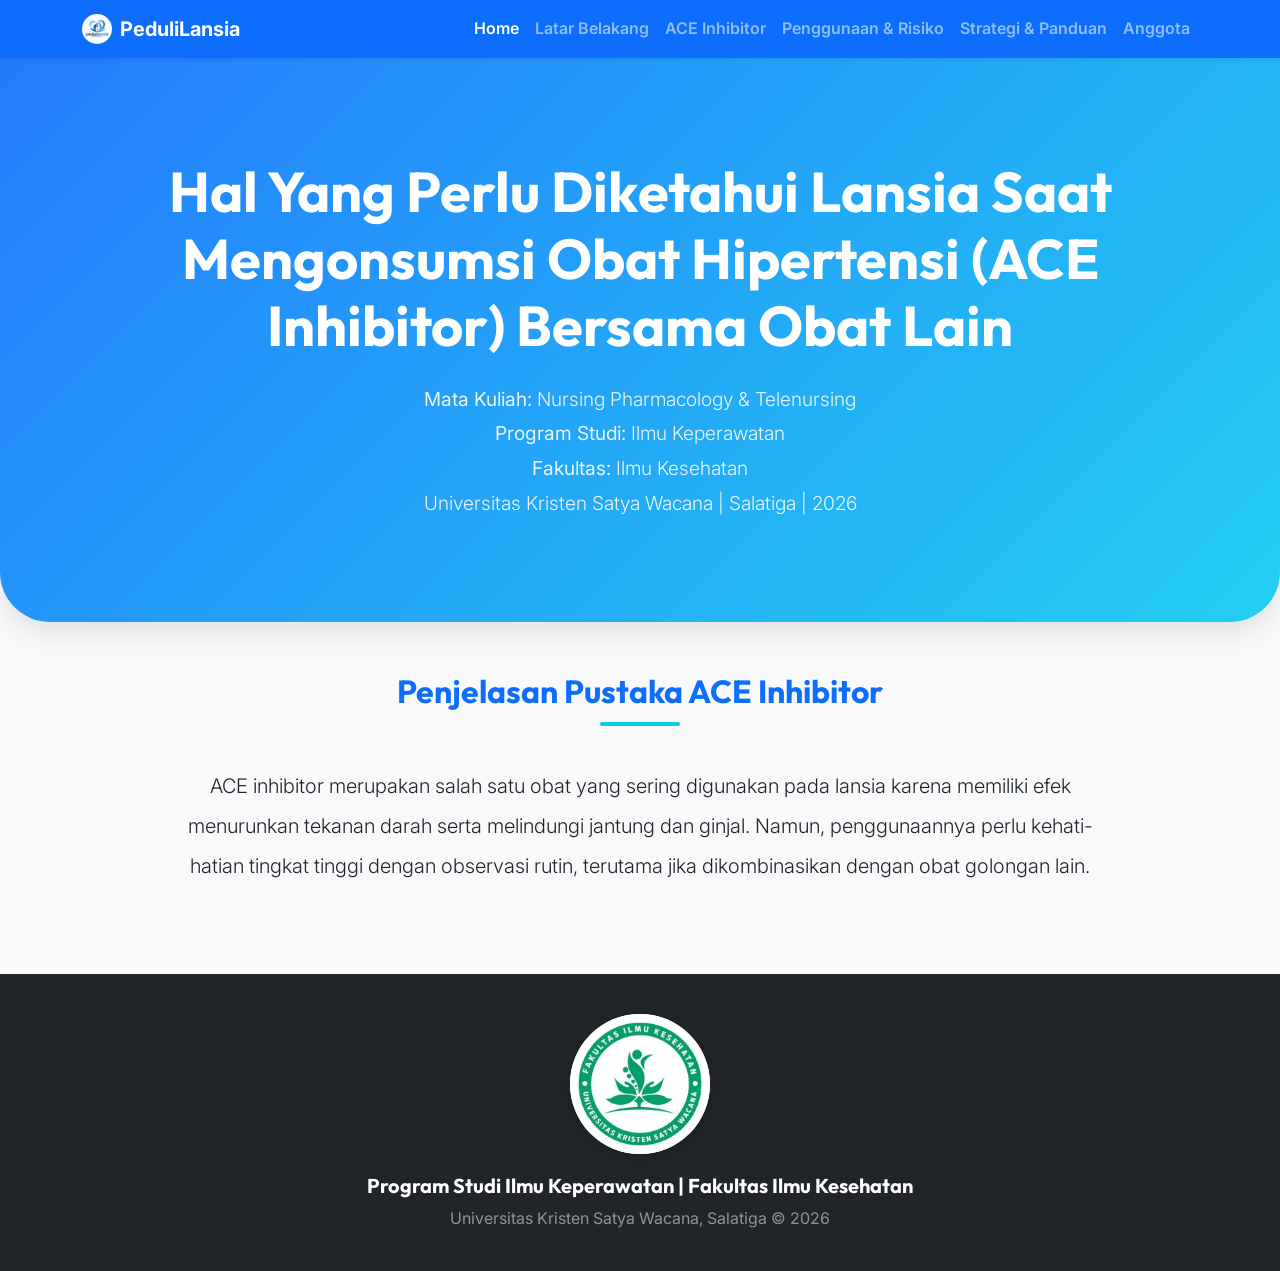
==== index.html @ 1375ef7b "title update" ====
<!DOCTYPE html>
<html lang="id">

<head>
    <meta charset="UTF-8">
    <meta name="viewport" content="width=device-width, initial-scale=1.0">
    <title>Beranda - ACE Inhibitor pada Lansia</title>
    <!-- Fonts -->
    <link href="https://fonts.googleapis.com/css2?family=Inter:wght@300;400;600&family=Outfit:wght@400;700&display=swap"
        rel="stylesheet">
    <!-- Bootstrap CSS -->
    <link href="https://cdn.jsdelivr.net/npm/bootstrap@5.3.0/dist/css/bootstrap.min.css" rel="stylesheet">
    <!-- FontAwesome -->
    <link rel="stylesheet" href="https://cdnjs.cloudflare.com/ajax/libs/font-awesome/6.4.0/css/all.min.css">
    <!-- Custom CSS -->
    <link rel="stylesheet" href="styles.css">
</head>

<body>

    <!-- Navbar -->
    <nav class="navbar navbar-expand-lg navbar-dark bg-primary sticky-top shadow-sm">
        <div class="container">
            <a class="navbar-brand fw-bold d-flex align-items-center" href="index.html">
                <img src="assets/logo.jpeg" alt="Logo" width="30" height="30"
                    class="d-inline-block align-text-top me-2 rounded-circle" style="object-fit:cover;">
                PeduliLansia
            </a>
            <button class="navbar-toggler" type="button" data-bs-toggle="collapse" data-bs-target="#navbarNav">
                <span class="navbar-toggler-icon"></span>
            </button>
            <div class="collapse navbar-collapse" id="navbarNav">
                <ul class="navbar-nav ms-auto fw-semibold">
                    <li class="nav-item"><a class="nav-link active" href="index.html">Home</a></li>
                    <li class="nav-item"><a class="nav-link" href="latar-belakang.html">Latar Belakang</a></li>
                    <li class="nav-item"><a class="nav-link" href="ace-inhibitor.html">ACE Inhibitor</a></li>
                    <li class="nav-item"><a class="nav-link" href="penggunaan-risiko.html">Penggunaan & Risiko</a></li>
                    <li class="nav-item"><a class="nav-link" href="strategi-panduan.html">Strategi & Panduan</a></li>
                    <li class="nav-item"><a class="nav-link" href="anggota.html">Anggota</a></li>
                </ul>
            </div>
        </div>
    </nav>

    <!-- Hero Section -->
    <header class="hero-section">
        <div class="container">

            <h1 class="display-4 fw-bold">Hal Yang Perlu Diketahui Lansia Saat Mengonsumsi Obat Hipertensi (ACE
                Inhibitor) Bersama Obat Lain </h1>

            <div class="hero-subtitle mt-4">
                <p class="mb-1"><strong>Mata Kuliah:</strong> Nursing Pharmacology & Telenursing</p>
                <p class="mb-1"><strong>Program Studi:</strong> Ilmu Keperawatan</p>
                <p class="mb-1"><strong>Fakultas:</strong> Ilmu Kesehatan</p>
                <p class="mb-1">Universitas Kristen Satya Wacana | Salatiga | 2026</p>
            </div>
        </div>
    </header>

    <main class="container mt-5">
        <!-- Penjelasan ACE Inhibitor -->
        <section class="mb-5 pb-4">
            <h2 class="section-title">Penjelasan Pustaka ACE Inhibitor</h2>
            <div class="row justify-content-center">
                <div class="col-md-10 text-center">
                    <p class="lead" style="line-height: 2;">ACE inhibitor merupakan salah satu obat yang sering
                        digunakan pada lansia karena memiliki efek menurunkan tekanan darah serta melindungi jantung dan
                        ginjal. Namun, penggunaannya perlu kehati-hatian tingkat tinggi dengan observasi rutin, terutama
                        jika dikombinasikan dengan obat golongan lain.</p>
                </div>
            </div>
        </section>
    </main>

    <footer class="mt-auto">
        <div class="container">
            <div class="logo-wrapper footer-size mx-auto">
                <img src="assets/LOGOFIK.jpeg" alt="Logo FIK UKSW" class="logo-img footer-zoom"
                    onerror="this.src='assets/LOGOFIK.jpeg'">
            </div>
            <h5>Program Studi Ilmu Keperawatan | Fakultas Ilmu Kesehatan</h5>
            <p class="mb-0 text-white-50">Universitas Kristen Satya Wacana, Salatiga &copy; 2026</p>
        </div>
    </footer>

    <!-- Bootstrap JS -->
    <script src="https://cdn.jsdelivr.net/npm/bootstrap@5.3.0/dist/js/bootstrap.bundle.min.js"></script>
    <script src="script.js"></script>
</body>

</html>
---- styles.css ----
:root {
    --primary-color: #0d6efd;
    --secondary-color: #6c757d;
    --accent-color: #0dcaf0;
    --light-bg: #f8f9fa;
    --dark-text: #212529;
    --card-bg: #ffffff;
}

body {
    font-family: 'Inter', sans-serif;
    color: var(--dark-text);
    background-color: var(--light-bg);
    line-height: 1.6;
}

h1,
h2,
h3,
h4,
h5,
h6 {
    font-family: 'Outfit', sans-serif;
    font-weight: 700;
}

/* Hero Section */
.hero-section {
    background: linear-gradient(135deg, rgba(13, 110, 253, 0.9), rgba(13, 202, 240, 0.9)), url('https://images.unsplash.com/photo-1576091160399-112ba8d25d1d?ixlib=rb-4.0.3&auto=format&fit=crop&w=2070&q=80') center/cover no-repeat;
    color: white;
    padding: 100px 0;
    text-align: center;
    border-bottom-left-radius: 50px;
    border-bottom-right-radius: 50px;
    box-shadow: 0 10px 30px rgba(0, 0, 0, 0.1);
    margin-bottom: 50px;
}

.logo-wrapper {
    display: flex;
    align-items: center;
    justify-content: center;
    border-radius: 50%;
    overflow: hidden;
    background-color: white;
    box-shadow: 0 4px 15px rgba(0, 0, 0, 0.2);
    margin-bottom: 20px;
}

.logo-wrapper.hero-size {
    width: 180px;
    height: 180px;
}

.logo-wrapper.footer-size {
    width: 140px;
    height: 140px;
}

.logo-img {
    width: 100%;
    height: 100%;
    object-fit: cover;
    transition: transform 0.3s ease;
}

.hero-zoom {
    transform: scale(1.3);
}

.footer-zoom {
    transform: scale(1.2);
}

.hero-subtitle {
    font-size: 1.2rem;
    font-weight: 300;
    margin-top: 20px;
    opacity: 0.9;
}

/* Sections */
.section-title {
    text-align: center;
    margin-bottom: 40px;
    position: relative;
    padding-bottom: 15px;
    color: var(--primary-color);
}

.section-title::after {
    content: '';
    position: absolute;
    bottom: 0;
    left: 50%;
    transform: translateX(-50%);
    width: 80px;
    height: 4px;
    background-color: var(--accent-color);
    border-radius: 2px;
}

/* Cards */
.feature-card {
    background: var(--card-bg);
    border-radius: 15px;
    padding: 30px;
    height: 100%;
    transition: all 0.3s ease;
    box-shadow: 0 5px 15px rgba(0, 0, 0, 0.05);
    border: 1px solid rgba(0, 0, 0, 0.05);
    display: flex;
    flex-direction: column;
    align-items: center;
    text-align: center;
}

.feature-card:hover {
    transform: translateY(-10px);
    box-shadow: 0 15px 30px rgba(0, 0, 0, 0.1);
    border-color: var(--accent-color);
}

.card-icon-wrapper {
    width: 80px;
    height: 80px;
    background: rgba(13, 110, 253, 0.1);
    border-radius: 50%;
    display: flex;
    align-items: center;
    justify-content: center;
    margin-bottom: 20px;
    color: var(--primary-color);
    font-size: 2rem;
    transition: all 0.3s ease;
}

.hover-elevate {
    transition: transform 0.3s ease, box-shadow 0.3s ease;
}

.hover-elevate:hover {
    transform: translateY(-5px);
    box-shadow: 0 10px 20px rgba(0, 0, 0, 0.1) !important;
}

.feature-card:hover .card-icon-wrapper {
    background: var(--primary-color);
    color: white;
}

.horizontal-scrolling-container {
    display: flex;
    flex-wrap: nowrap;
    overflow-x: auto;
    gap: 20px;
    padding-bottom: 20px;
    -webkit-overflow-scrolling: touch;
    scrollbar-width: thin;
}

.horizontal-scrolling-container::-webkit-scrollbar {
    height: 8px;
}

.horizontal-scrolling-container::-webkit-scrollbar-thumb {
    background-color: var(--accent-color);
    border-radius: 10px;
}

.horizontal-scrolling-container .card-item {
    flex: 0 0 300px;
}

/* List Groups */
.custom-list-group .list-group-item {
    border: none;
    background: transparent;
    padding-left: 35px;
    position: relative;
    margin-bottom: 10px;
    font-size: 1.1rem;
}

.custom-list-group .list-group-item::before {
    content: '\f058';
    /* FontAwesome check-circle */
    font-family: 'Font Awesome 5 Free';
    font-weight: 900;
    position: absolute;
    left: 0;
    top: 50%;
    transform: translateY(-50%);
    color: var(--accent-color);
    font-size: 1.2rem;
}

/* Warning/Success Cards */
.alert-card {
    border-radius: 10px;
    padding: 20px;
    margin-bottom: 20px;
    display: flex;
    align-items: center;
    box-shadow: 0 3px 10px rgba(0, 0, 0, 0.05);
}

.alert-card.success {
    background-color: rgba(25, 135, 84, 0.1);
    border-left: 5px solid #198754;
}

.alert-card.warning {
    background-color: rgba(255, 193, 7, 0.1);
    border-left: 5px solid #ffc107;
}

.alert-card.danger {
    background-color: rgba(220, 53, 69, 0.1);
    border-left: 5px solid #dc3545;
}

.alert-icon {
    font-size: 2rem;
    margin-right: 20px;
}

.success .alert-icon {
    color: #198754;
}

.warning .alert-icon {
    color: #ffc107;
}

.danger .alert-icon {
    color: #dc3545;
}

/* Strategy section */
.strategy-step {
    text-align: center;
    padding: 30px 20px;
    background: white;
    border-radius: 15px;
    box-shadow: 0 5px 15px rgba(0, 0, 0, 0.05);
    margin-bottom: 30px;
    position: relative;
    z-index: 1;
}

.strategy-number {
    position: absolute;
    top: -20px;
    left: 50%;
    transform: translateX(-50%);
    width: 50px;
    height: 50px;
    background: var(--primary-color);
    color: white;
    border-radius: 50%;
    display: flex;
    align-items: center;
    justify-content: center;
    font-size: 1.5rem;
    font-weight: bold;
    box-shadow: 0 4px 10px rgba(0, 0, 0, 0.2);
}

/* Footer */
footer {
    background: var(--dark-text);
    color: white;
    padding: 40px 0;
    text-align: center;
    margin-top: 50px;
}
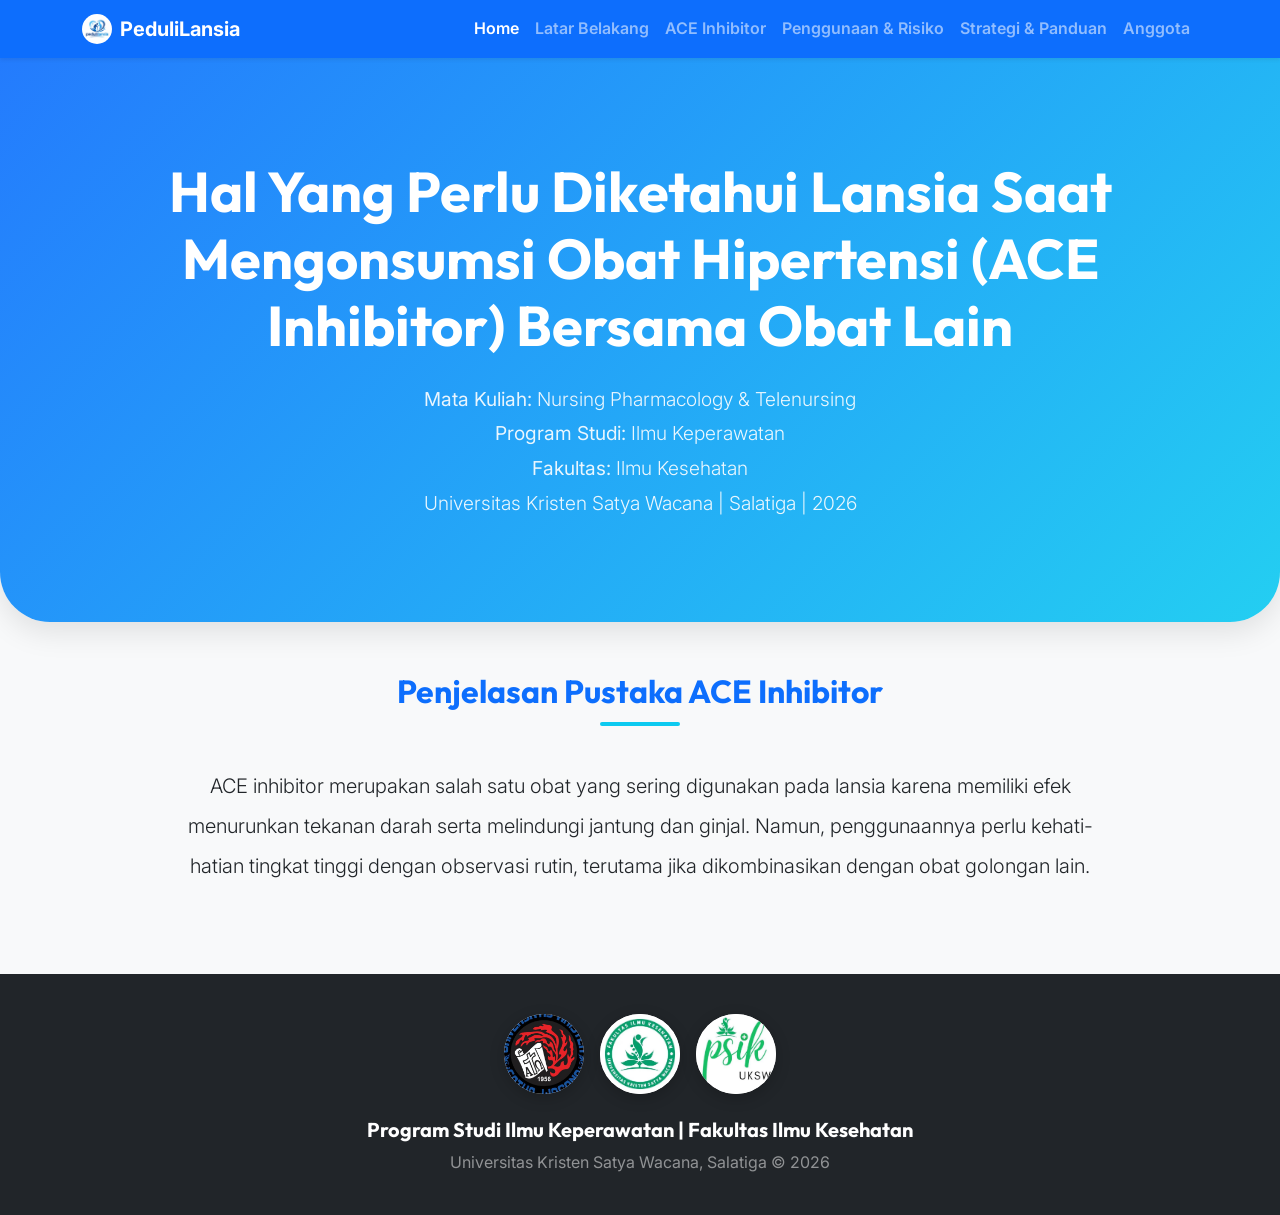
==== commit c25a66c3: "footer upate" ====
--- a/index.html
+++ b/index.html
@@ -75,9 +75,17 @@
 
     <footer class="mt-auto">
         <div class="container">
-            <div class="logo-wrapper footer-size mx-auto">
-                <img src="assets/LOGOFIK.jpeg" alt="Logo FIK UKSW" class="logo-img footer-zoom"
-                    onerror="this.src='assets/LOGOFIK.jpeg'">
+            <div class="d-flex justify-content-center align-items-center gap-3 mb-4">
+                <div class="logo-wrapper m-0" style="width: 80px; height: 80px;">
+                    <img src="assets/logo_uksw.jpeg" alt="Logo UKSW" class="logo-img footer-zoom">
+                </div>
+                <div class="logo-wrapper m-0" style="width: 80px; height: 80px;">
+                    <img src="assets/LOGOFIK.jpeg" alt="Logo FIK UKSW" class="logo-img footer-zoom"
+                        onerror="this.src='assets/LOGOFIK.jpeg'">
+                </div>
+                <div class="logo-wrapper m-0" style="width: 80px; height: 80px;">
+                    <img src="assets/logo_psik.jpeg" alt="Logo PSIK" class="logo-img footer-zoom">
+                </div>
             </div>
             <h5>Program Studi Ilmu Keperawatan | Fakultas Ilmu Kesehatan</h5>
             <p class="mb-0 text-white-50">Universitas Kristen Satya Wacana, Salatiga &copy; 2026</p>
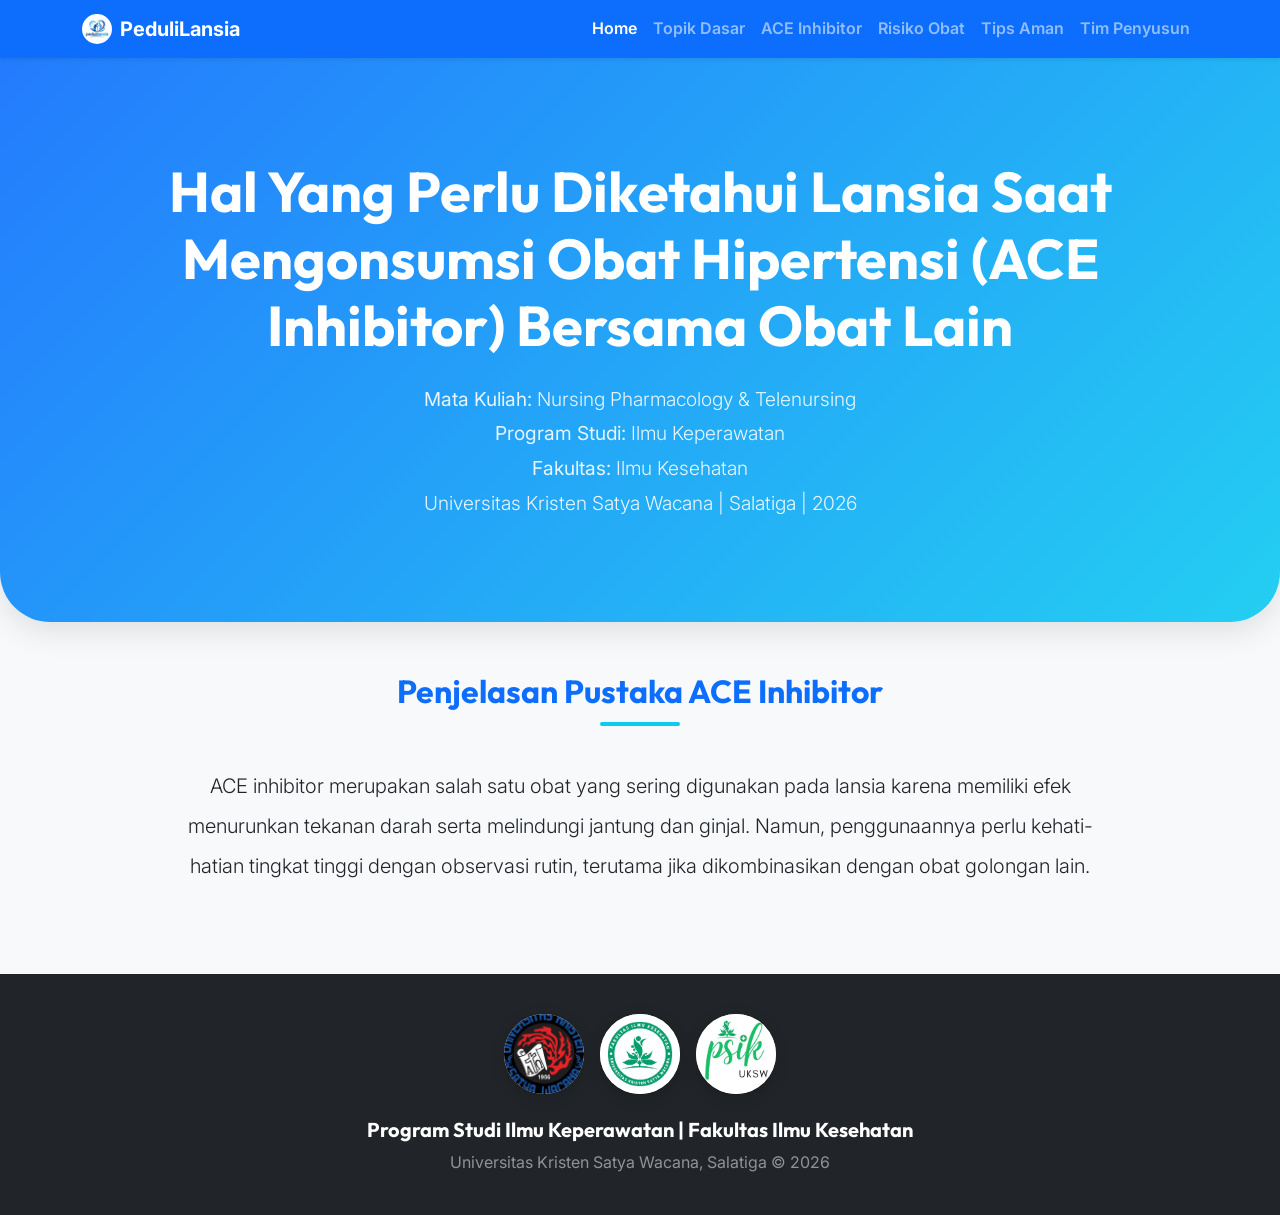
==== commit 73a0cd07: "nav update" ====
--- a/index.html
+++ b/index.html
@@ -32,11 +32,11 @@
             <div class="collapse navbar-collapse" id="navbarNav">
                 <ul class="navbar-nav ms-auto fw-semibold">
                     <li class="nav-item"><a class="nav-link active" href="index.html">Home</a></li>
-                    <li class="nav-item"><a class="nav-link" href="latar-belakang.html">Latar Belakang</a></li>
+                    <li class="nav-item"><a class="nav-link" href="latar-belakang.html">Topik Dasar</a></li>
                     <li class="nav-item"><a class="nav-link" href="ace-inhibitor.html">ACE Inhibitor</a></li>
-                    <li class="nav-item"><a class="nav-link" href="penggunaan-risiko.html">Penggunaan & Risiko</a></li>
-                    <li class="nav-item"><a class="nav-link" href="strategi-panduan.html">Strategi & Panduan</a></li>
-                    <li class="nav-item"><a class="nav-link" href="anggota.html">Anggota</a></li>
+                    <li class="nav-item"><a class="nav-link" href="penggunaan-risiko.html">Risiko Obat</a></li>
+                    <li class="nav-item"><a class="nav-link" href="strategi-panduan.html">Tips Aman</a></li>
+                    <li class="nav-item"><a class="nav-link" href="anggota.html">Tim Penyusun</a></li>
                 </ul>
             </div>
         </div>
--- a/styles.css
+++ b/styles.css
@@ -69,7 +69,7 @@
 }
 
 .footer-zoom {
-    transform: scale(1.2);
+    transform: scale(1.1);
 }
 
 .hero-subtitle {
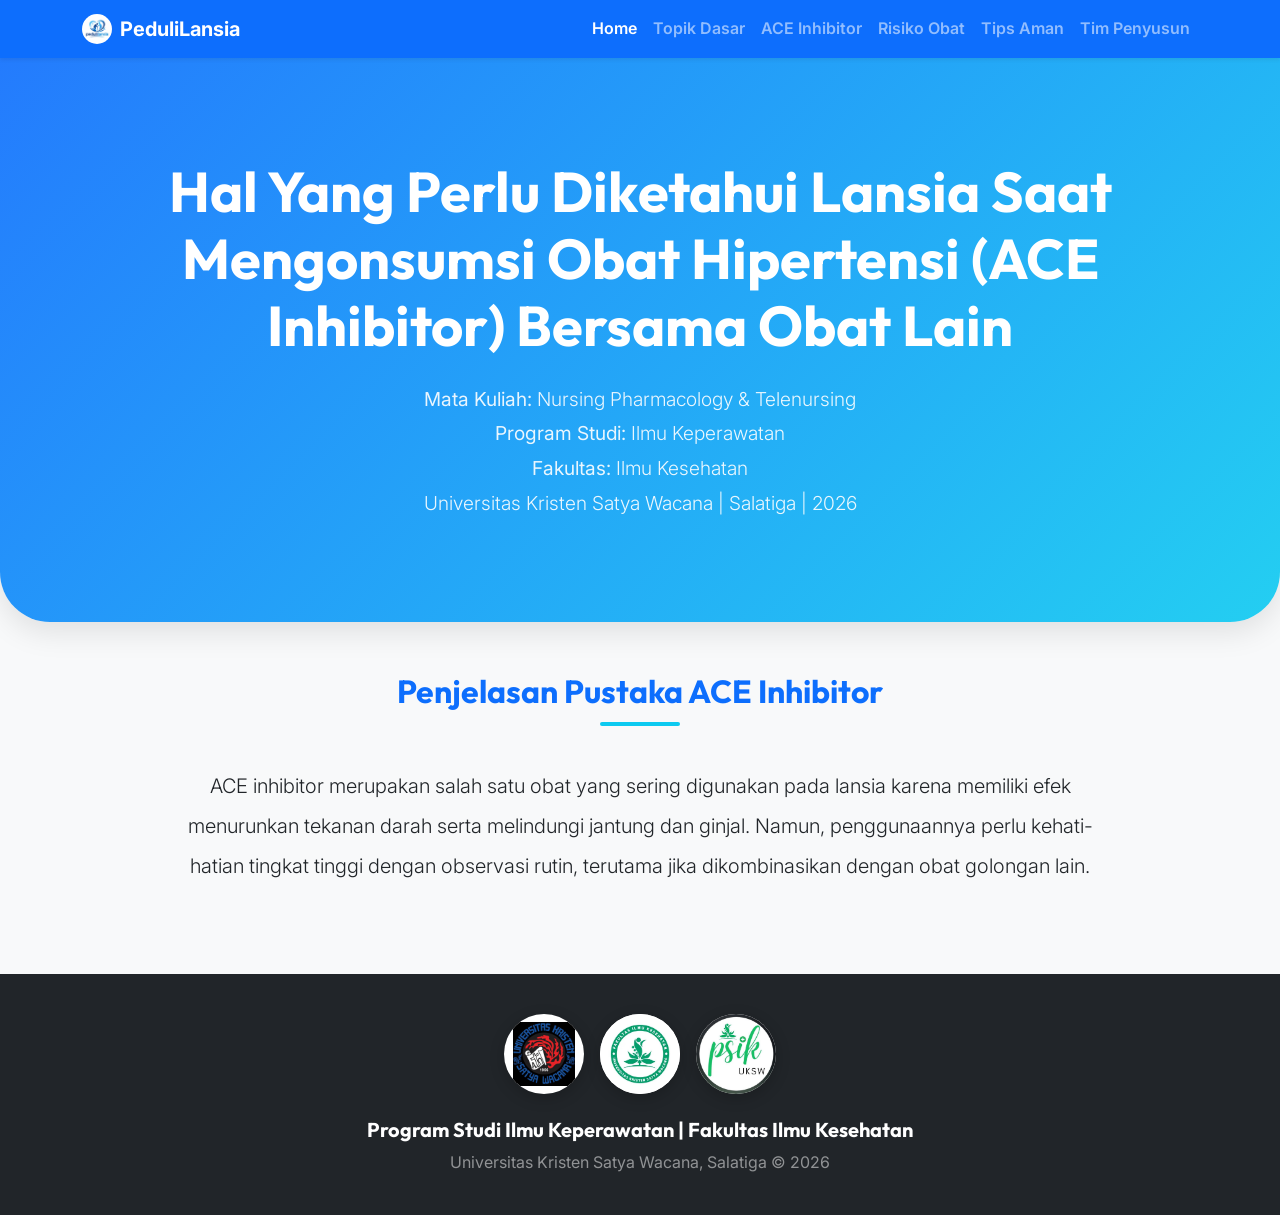
==== commit dd5df53d: "ukswlogo update" ====
--- a/index.html
+++ b/index.html
@@ -76,8 +76,9 @@
     <footer class="mt-auto">
         <div class="container">
             <div class="d-flex justify-content-center align-items-center gap-3 mb-4">
-                <div class="logo-wrapper m-0" style="width: 80px; height: 80px;">
-                    <img src="assets/logo_uksw.jpeg" alt="Logo UKSW" class="logo-img footer-zoom">
+                <div class="logo-wrapper m-0 bg-white" style="width: 80px; height: 80px; padding: 8px;">
+                    <img src="assets/logo_uksw.jpeg" alt="Logo UKSW" class="logo-img footer-zoom"
+                        style="object-fit: contain;">
                 </div>
                 <div class="logo-wrapper m-0" style="width: 80px; height: 80px;">
                     <img src="assets/LOGOFIK.jpeg" alt="Logo FIK UKSW" class="logo-img footer-zoom"
--- a/styles.css
+++ b/styles.css
@@ -69,7 +69,7 @@
 }
 
 .footer-zoom {
-    transform: scale(1.1);
+    transform: scale(1);
 }
 
 .hero-subtitle {
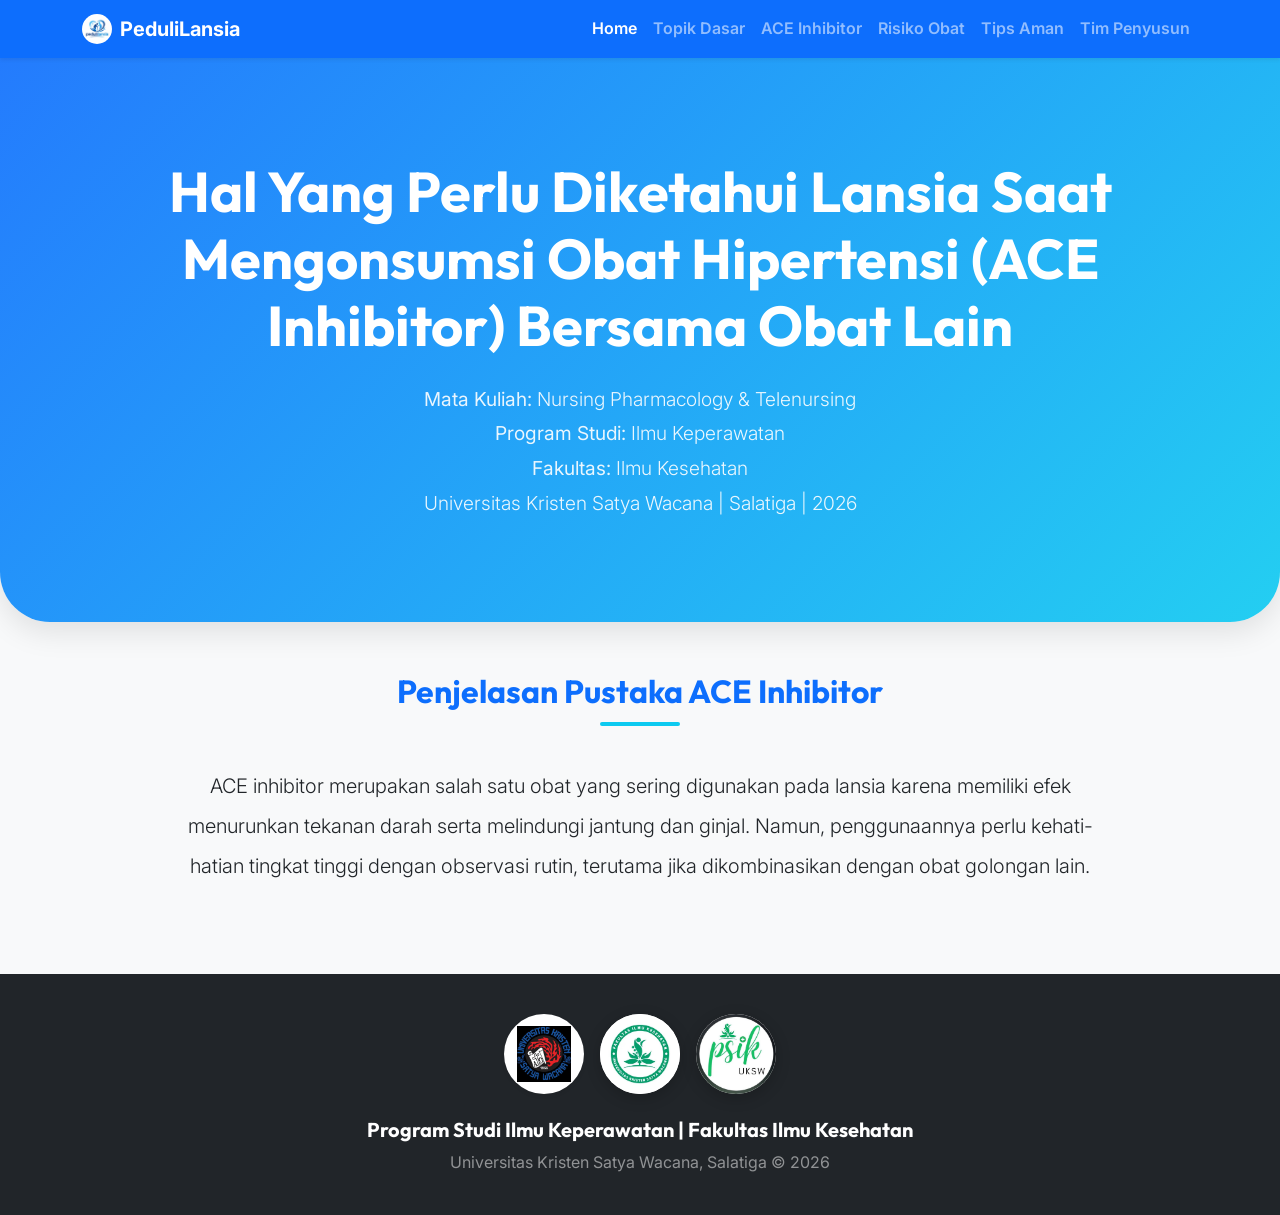
==== commit fd9614fc: "logo" ====
--- a/index.html
+++ b/index.html
@@ -76,9 +76,10 @@
     <footer class="mt-auto">
         <div class="container">
             <div class="d-flex justify-content-center align-items-center gap-3 mb-4">
-                <div class="logo-wrapper m-0 bg-white" style="width: 80px; height: 80px; padding: 8px;">
-                    <img src="assets/logo_uksw.jpeg" alt="Logo UKSW" class="logo-img footer-zoom"
-                        style="object-fit: contain;">
+                <div class="logo-wrapper m-0 bg-white shadow-sm"
+                    style="width: 80px; height: 80px; padding: 12px; border-radius: 50%;">
+                    <img src="assets/logo_uksw.jpeg" alt="Logo UKSW" class="footer-zoom"
+                        style="width: 100%; height: 100%; object-fit: contain;">
                 </div>
                 <div class="logo-wrapper m-0" style="width: 80px; height: 80px;">
                     <img src="assets/LOGOFIK.jpeg" alt="Logo FIK UKSW" class="logo-img footer-zoom"
--- a/styles.css
+++ b/styles.css
@@ -37,6 +37,7 @@
 }
 
 .logo-wrapper {
+    transition: transform 0.3s ease;
     display: flex;
     align-items: center;
     justify-content: center;
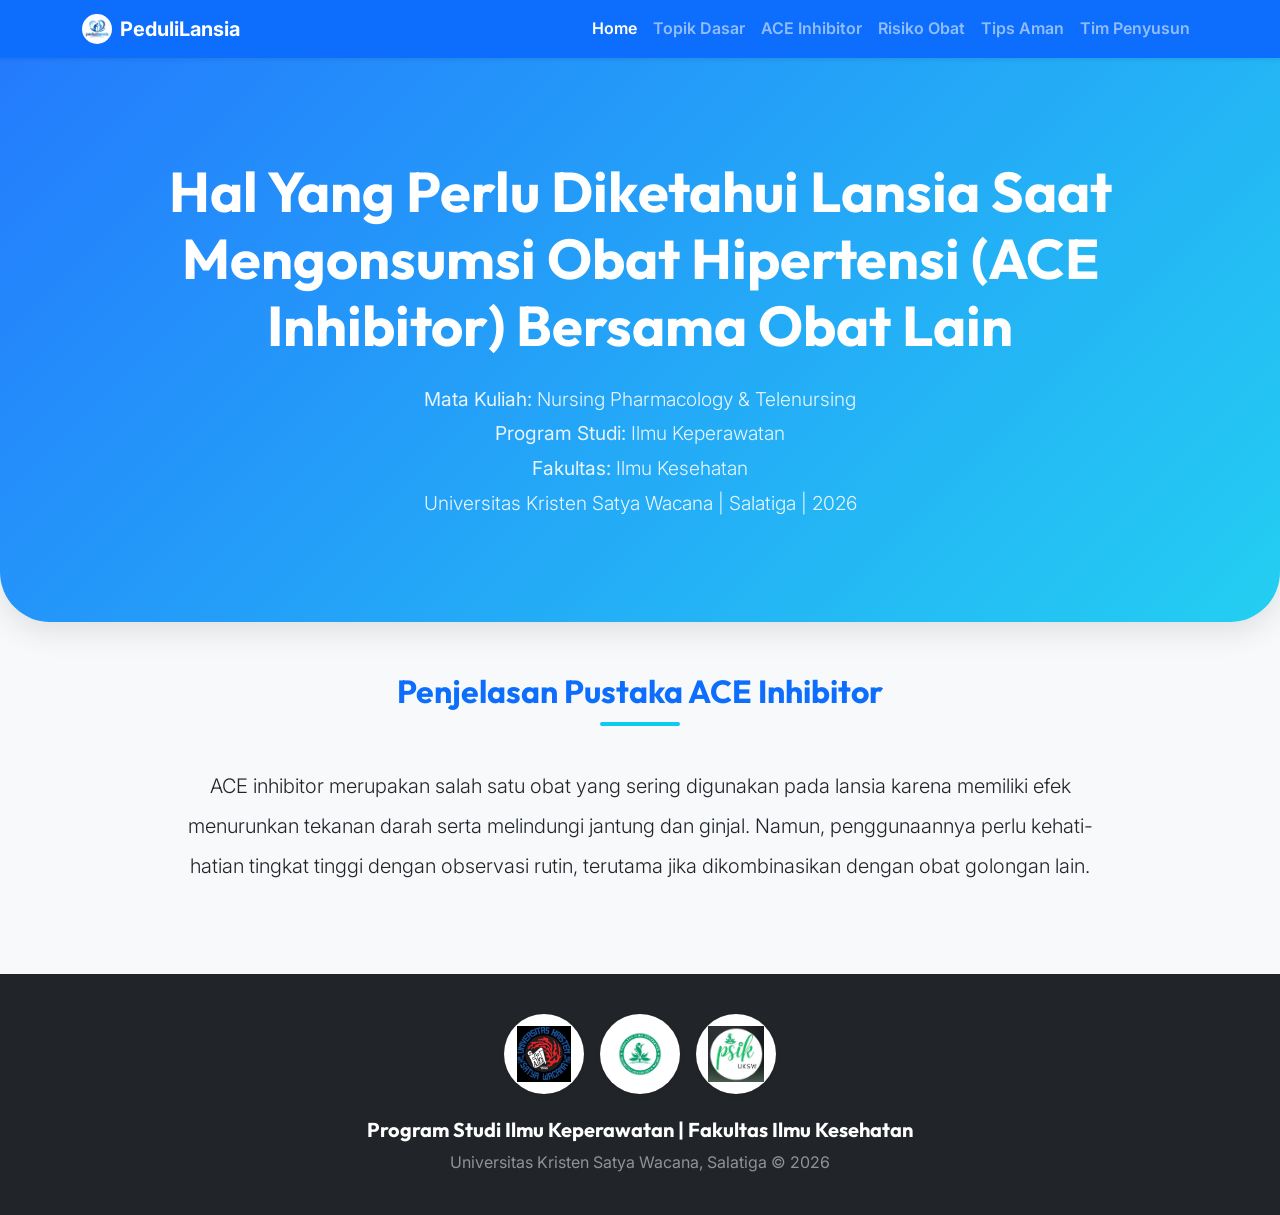
==== commit fa5b24dd: "logo fixed" ====
--- a/index.html
+++ b/index.html
@@ -76,17 +76,15 @@
     <footer class="mt-auto">
         <div class="container">
             <div class="d-flex justify-content-center align-items-center gap-3 mb-4">
-                <div class="logo-wrapper m-0 bg-white shadow-sm"
-                    style="width: 80px; height: 80px; padding: 12px; border-radius: 50%;">
-                    <img src="assets/logo_uksw.jpeg" alt="Logo UKSW" class="footer-zoom"
-                        style="width: 100%; height: 100%; object-fit: contain;">
+                <div class="footer-logo-circle">
+                    <img src="assets/logo_uksw.jpeg" alt="Logo UKSW" class="footer-zoom">
                 </div>
-                <div class="logo-wrapper m-0" style="width: 80px; height: 80px;">
-                    <img src="assets/LOGOFIK.jpeg" alt="Logo FIK UKSW" class="logo-img footer-zoom"
+                <div class="footer-logo-circle">
+                    <img src="assets/LOGOFIK.jpeg" alt="Logo FIK UKSW" class="footer-zoom"
                         onerror="this.src='assets/LOGOFIK.jpeg'">
                 </div>
-                <div class="logo-wrapper m-0" style="width: 80px; height: 80px;">
-                    <img src="assets/logo_psik.jpeg" alt="Logo PSIK" class="logo-img footer-zoom">
+                <div class="footer-logo-circle">
+                    <img src="assets/logo_psik.jpeg" alt="Logo PSIK" class="footer-zoom">
                 </div>
             </div>
             <h5>Program Studi Ilmu Keperawatan | Fakultas Ilmu Kesehatan</h5>
--- a/styles.css
+++ b/styles.css
@@ -41,11 +41,25 @@
     display: flex;
     align-items: center;
     justify-content: center;
+}
+
+.footer-logo-circle {
+    width: 80px;
+    height: 80px;
+    padding: 12px;
+    background-color: white;
     border-radius: 50%;
+    box-shadow: 0 0.125rem 0.25rem rgba(0, 0, 0, 0.075);
+    display: flex;
+    align-items: center;
+    justify-content: center;
     overflow: hidden;
-    background-color: white;
-    box-shadow: 0 4px 15px rgba(0, 0, 0, 0.2);
-    margin-bottom: 20px;
+}
+
+.footer-logo-circle img {
+    width: 100%;
+    height: 100%;
+    object-fit: contain;
 }
 
 .logo-wrapper.hero-size {
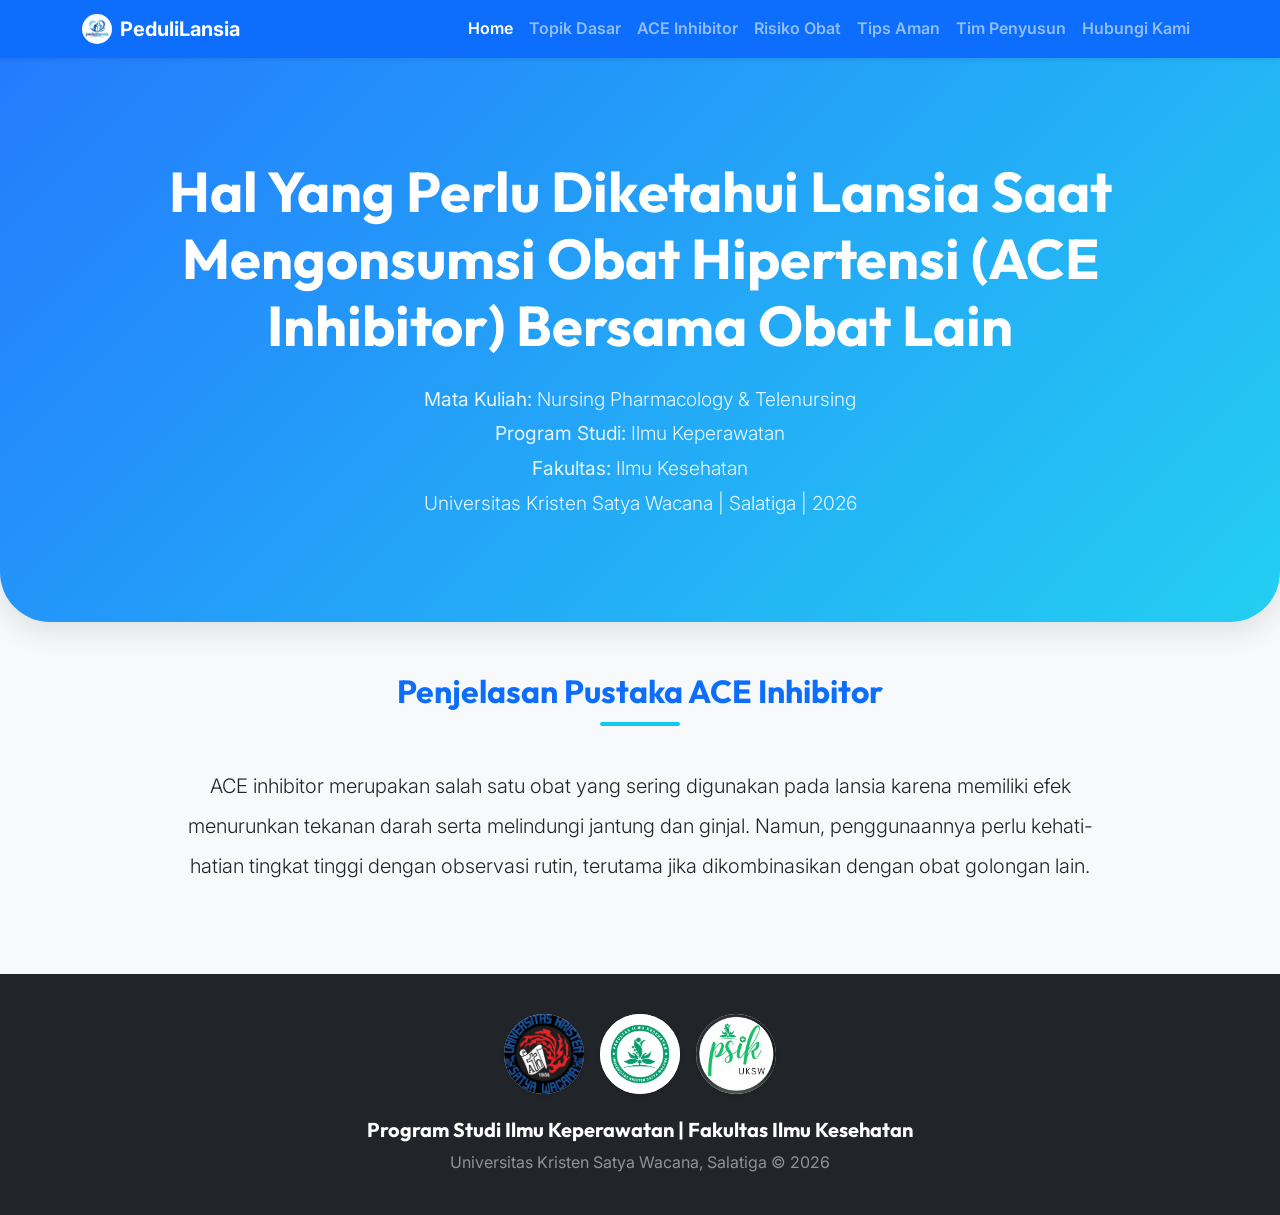
==== commit 9c193ffa: "new page" ====
--- a/index.html
+++ b/index.html
@@ -37,6 +37,7 @@
                     <li class="nav-item"><a class="nav-link" href="penggunaan-risiko.html">Risiko Obat</a></li>
                     <li class="nav-item"><a class="nav-link" href="strategi-panduan.html">Tips Aman</a></li>
                     <li class="nav-item"><a class="nav-link" href="anggota.html">Tim Penyusun</a></li>
+                    <li class="nav-item"><a class="nav-link" href="hubungi-kami.html">Hubungi Kami</a></li>
                 </ul>
             </div>
         </div>
--- a/styles.css
+++ b/styles.css
@@ -46,7 +46,8 @@
 .footer-logo-circle {
     width: 80px;
     height: 80px;
-    padding: 12px;
+    padding: 0;
+    /* Removing padding to allow the crop to follow the outer circle */
     background-color: white;
     border-radius: 50%;
     box-shadow: 0 0.125rem 0.25rem rgba(0, 0, 0, 0.075);
@@ -59,7 +60,8 @@
 .footer-logo-circle img {
     width: 100%;
     height: 100%;
-    object-fit: contain;
+    object-fit: cover;
+    /* This will crop the logo into the circle */
 }
 
 .logo-wrapper.hero-size {
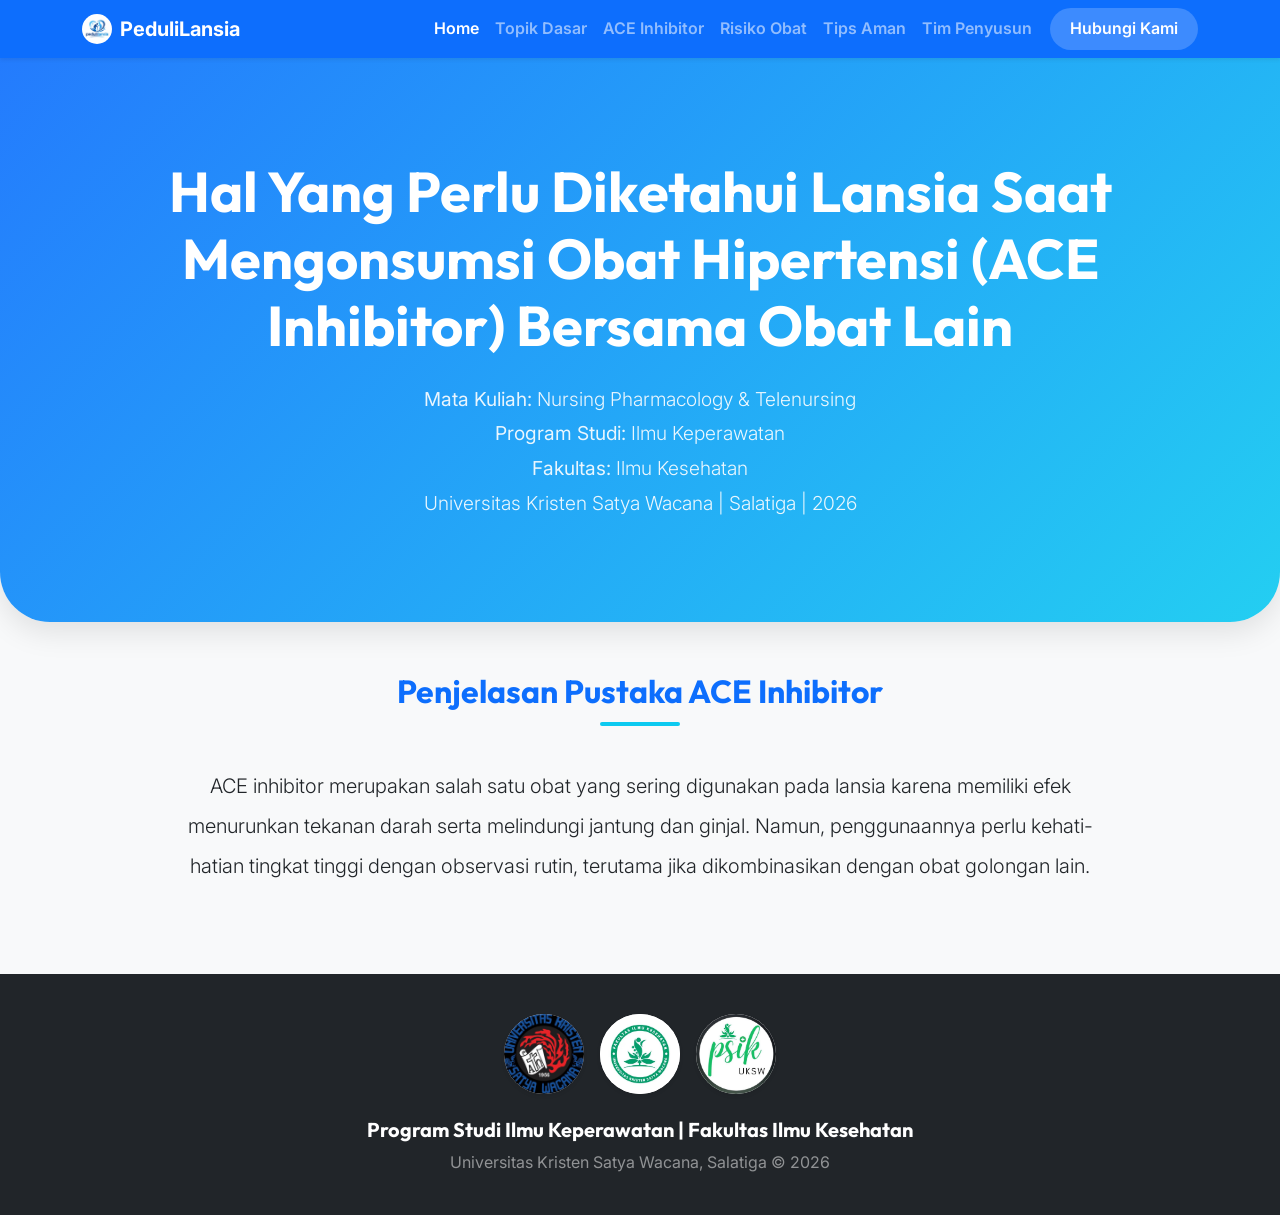
==== commit d9f26649: "button update" ====
--- a/index.html
+++ b/index.html
@@ -37,7 +37,7 @@
                     <li class="nav-item"><a class="nav-link" href="penggunaan-risiko.html">Risiko Obat</a></li>
                     <li class="nav-item"><a class="nav-link" href="strategi-panduan.html">Tips Aman</a></li>
                     <li class="nav-item"><a class="nav-link" href="anggota.html">Tim Penyusun</a></li>
-                    <li class="nav-item"><a class="nav-link" href="hubungi-kami.html">Hubungi Kami</a></li>
+                    <li class="nav-item"><a class="nav-link nav-link-btn" href="hubungi-kami.html">Hubungi Kami</a></li>
                 </ul>
             </div>
         </div>
--- a/styles.css
+++ b/styles.css
@@ -12,6 +12,28 @@
     color: var(--dark-text);
     background-color: var(--light-bg);
     line-height: 1.6;
+}
+
+/* Navbar Button Style */
+.nav-link-btn {
+    background-color: rgba(255, 255, 255, 0.2);
+    border-radius: 50px;
+    padding: 8px 20px !important;
+    margin-left: 10px;
+    transition: all 0.3s ease !important;
+    color: #fff !important;
+}
+
+.nav-link-btn:hover {
+    background-color: #fff !important;
+    color: var(--primary-color) !important;
+    transform: translateY(-2px);
+    box-shadow: 0 4px 10px rgba(0, 0, 0, 0.1);
+}
+
+.nav-link-btn.active {
+    background-color: #fff !important;
+    color: var(--primary-color) !important;
 }
 
 h1,
